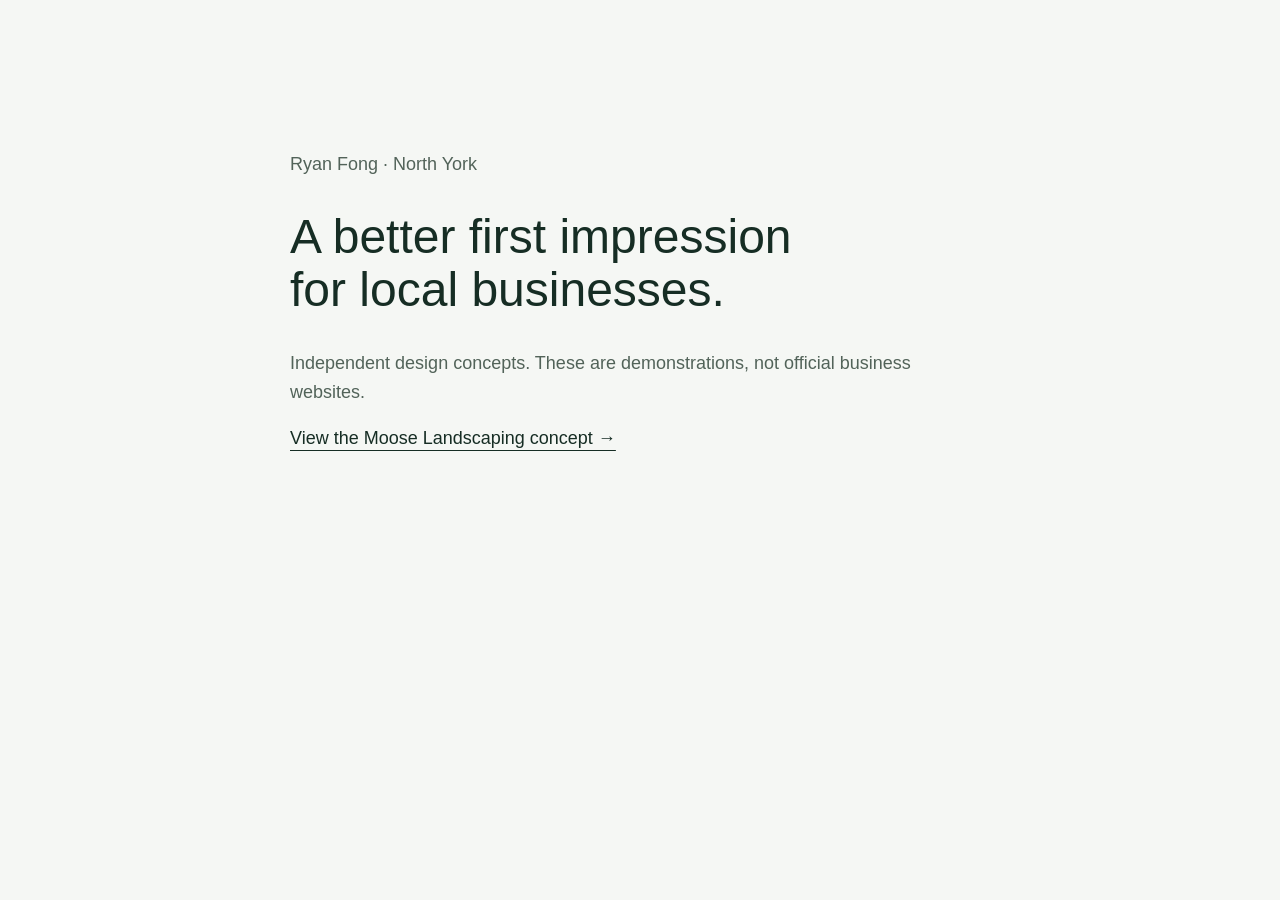
==== index.html @ 9e9e98cb "Publish independent website design portfolio preview" ====
<!doctype html><html lang="en"><head><meta charset="utf-8"><meta name="viewport" content="width=device-width,initial-scale=1"><meta name="robots" content="noindex,nofollow"><title>Website concepts · Ryan Fong</title><link rel="icon" href="./assets/favicon.svg"><style>body{font:18px/1.6 Arial,sans-serif;color:#162d24;background:#f5f7f4;max-width:700px;margin:12vh auto;padding:24px}h1{font-weight:400;font-size:48px;line-height:1.1}a{color:inherit;text-underline-offset:6px}a:focus-visible{outline:2px solid #163b31;outline-offset:4px}p{color:#526359}</style></head><body><main><p>Ryan Fong · North York</p><h1>A better first impression<br>for local businesses.</h1><p>Independent design concepts. These are demonstrations, not official business websites.</p><a href="./moose/">View the Moose Landscaping concept →</a></main></body></html>
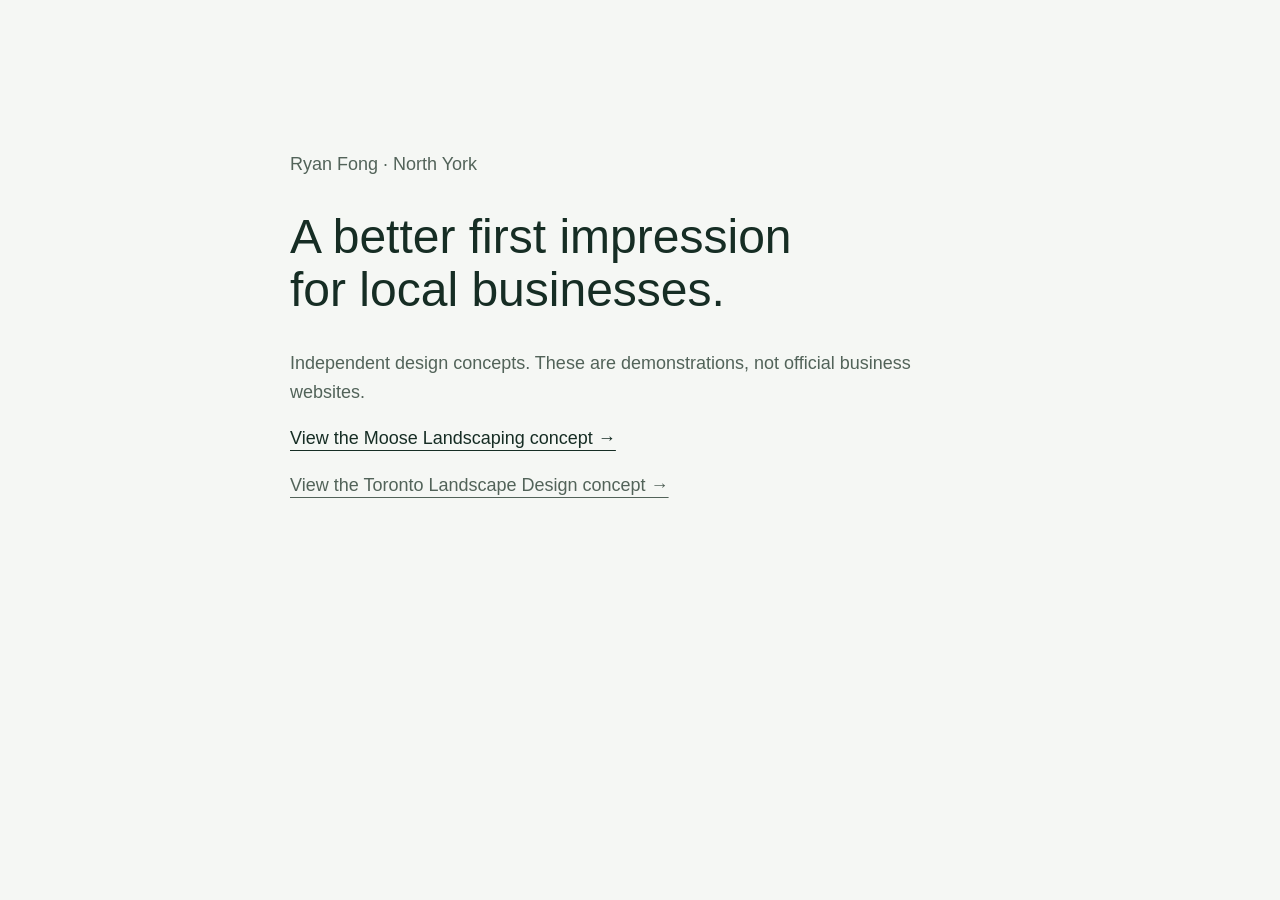
==== commit 73d62adc: "Add independent Toronto Landscape Design concept" ====
--- a/index.html
+++ b/index.html
@@ -1 +1 @@
-<!doctype html><html lang="en"><head><meta charset="utf-8"><meta name="viewport" content="width=device-width,initial-scale=1"><meta name="robots" content="noindex,nofollow"><title>Website concepts · Ryan Fong</title><link rel="icon" href="./assets/favicon.svg"><style>body{font:18px/1.6 Arial,sans-serif;color:#162d24;background:#f5f7f4;max-width:700px;margin:12vh auto;padding:24px}h1{font-weight:400;font-size:48px;line-height:1.1}a{color:inherit;text-underline-offset:6px}a:focus-visible{outline:2px solid #163b31;outline-offset:4px}p{color:#526359}</style></head><body><main><p>Ryan Fong · North York</p><h1>A better first impression<br>for local businesses.</h1><p>Independent design concepts. These are demonstrations, not official business websites.</p><a href="./moose/">View the Moose Landscaping concept →</a></main></body></html>
+<!doctype html><html lang="en"><head><meta charset="utf-8"><meta name="viewport" content="width=device-width,initial-scale=1"><meta name="robots" content="noindex,nofollow"><title>Website concepts · Ryan Fong</title><link rel="icon" href="./assets/favicon.svg"><style>body{font:18px/1.6 Arial,sans-serif;color:#162d24;background:#f5f7f4;max-width:700px;margin:12vh auto;padding:24px}h1{font-weight:400;font-size:48px;line-height:1.1}a{color:inherit;text-underline-offset:6px}a:focus-visible{outline:2px solid #163b31;outline-offset:4px}p{color:#526359}</style></head><body><main><p>Ryan Fong · North York</p><h1>A better first impression<br>for local businesses.</h1><p>Independent design concepts. These are demonstrations, not official business websites.</p><a href="./moose/">View the Moose Landscaping concept →</a><p><a href="./toronto-landscape-design/">View the Toronto Landscape Design concept →</a></p></main></body></html>
